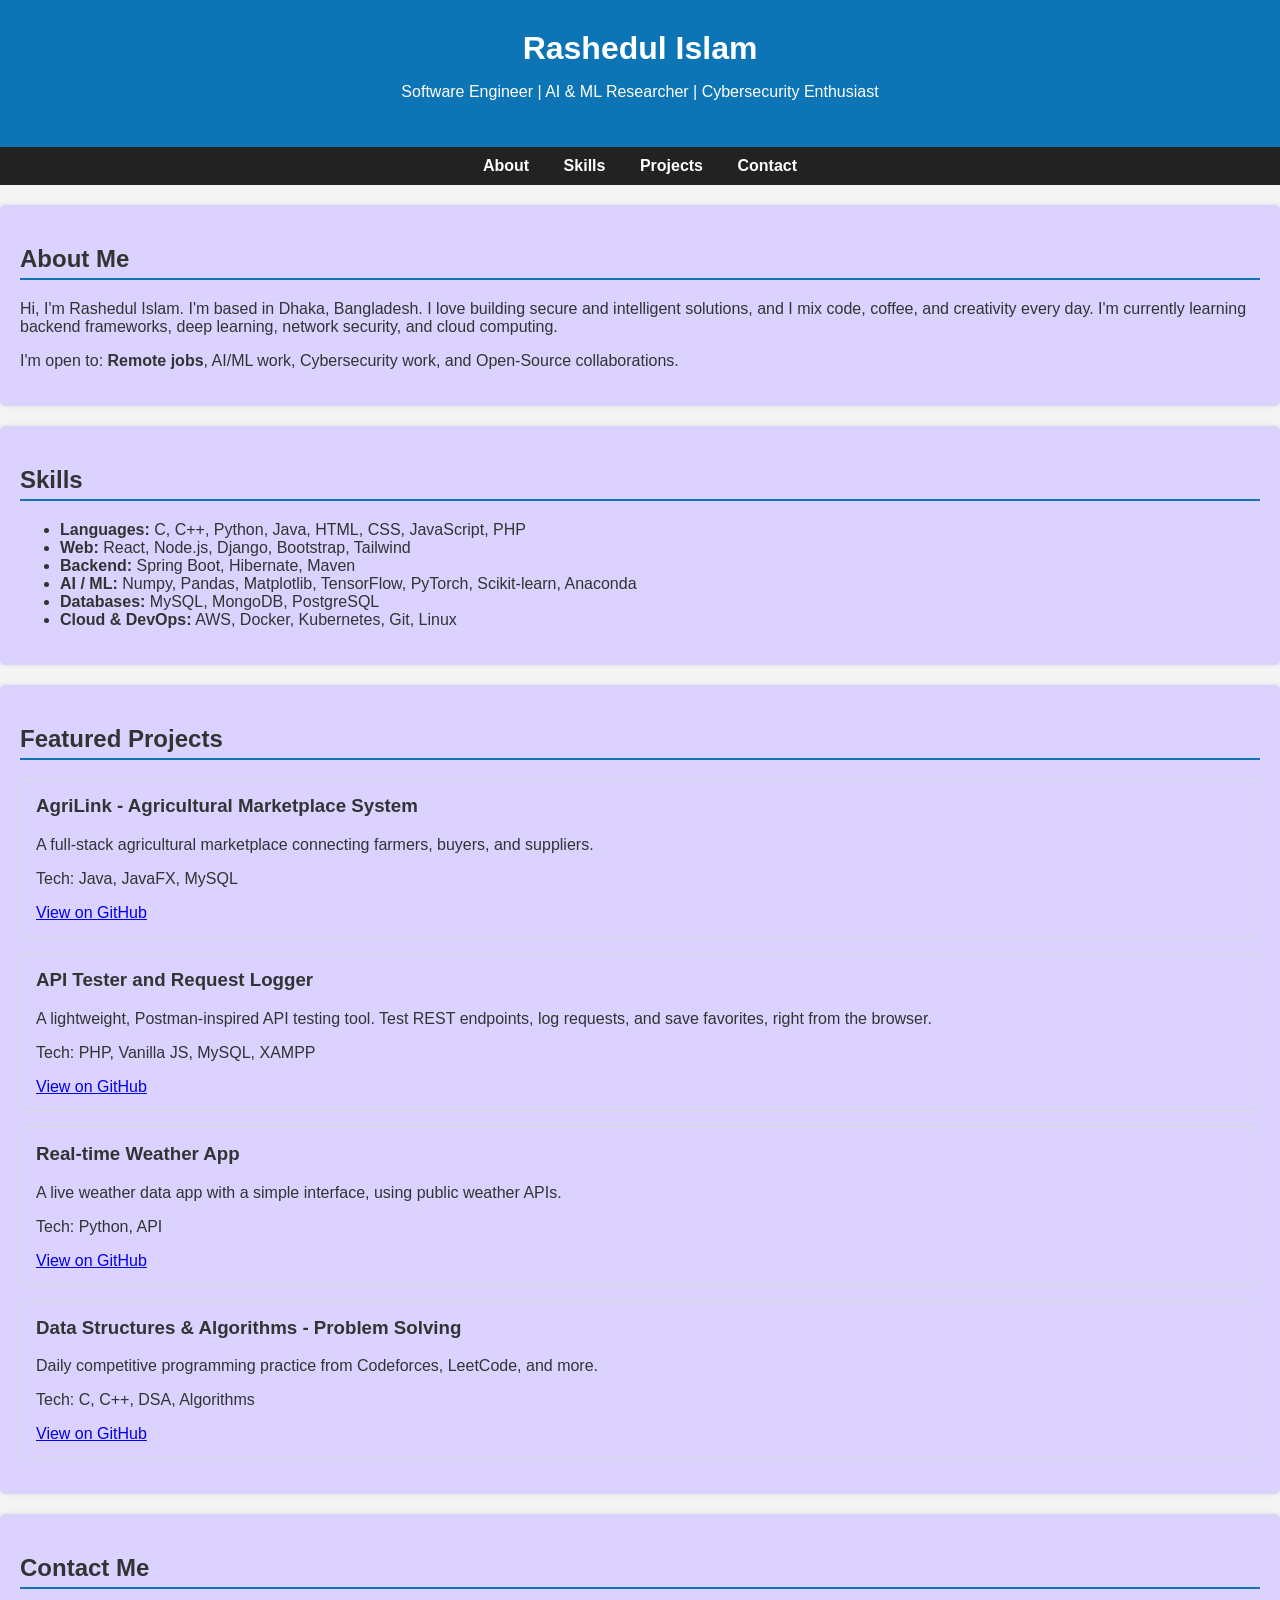
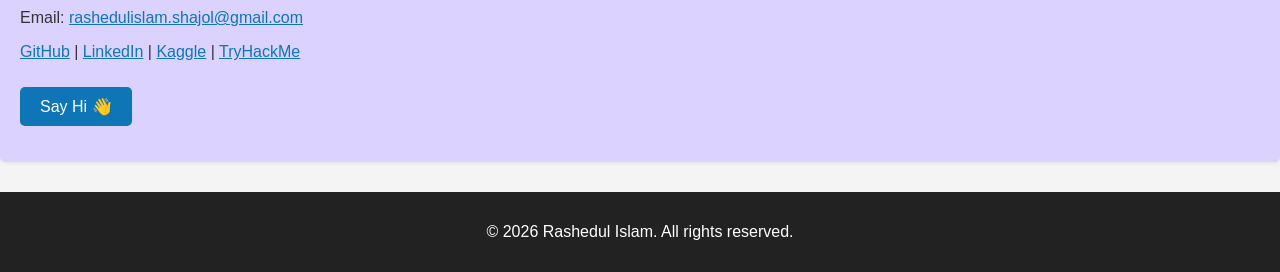
==== index.html @ 9c9fb314 "init" ====
<!DOCTYPE html>
<html lang="en">
<head>
  <meta charset="UTF-8">
  <title>Rashedul Islam - Portfolio</title>
  <link rel="stylesheet" href="style.css">
</head>
<body>

  <header>
    <h1>Rashedul Islam</h1>
    <p>Software Engineer | AI & ML Researcher | Cybersecurity Enthusiast</p>
  </header>
  <nav>
    <a href="#about">About</a>
    <a href="#skills">Skills</a>
    <a href="#projects">Projects</a>
    <a href="#contact">Contact</a>
  </nav>

  <section id="about">
    <h2>About Me</h2>
    <p>
      Hi, I'm Rashedul Islam. I'm based in Dhaka, Bangladesh.
      I love building secure and intelligent solutions, and I mix code, coffee,
      and creativity every day. I'm currently learning backend frameworks,
      deep learning, network security, and cloud computing.
    </p>
    <p>I'm open to: <b>Remote jobs</b>, AI/ML work, Cybersecurity work, and Open-Source collaborations.</p>
  </section>

  <section id="skills">
    <h2>Skills</h2>
    <ul>
      <li><b>Languages:</b> C, C++, Python, Java, HTML, CSS, JavaScript, PHP</li>
      <li><b>Web:</b> React, Node.js, Django, Bootstrap, Tailwind</li>
      <li><b>Backend:</b> Spring Boot, Hibernate, Maven</li>
      <li><b>AI / ML:</b> Numpy, Pandas, Matplotlib, TensorFlow, PyTorch, Scikit-learn, Anaconda</li>
      <li><b>Databases:</b> MySQL, MongoDB, PostgreSQL</li>
      <li><b>Cloud & DevOps:</b> AWS, Docker, Kubernetes, Git, Linux</li>
    </ul>
  </section>

  <section id="projects">
    <h2>Featured Projects</h2>

    <div class="project-card">
      <h3>AgriLink - Agricultural Marketplace System</h3>
      <p>A full-stack agricultural marketplace connecting farmers, buyers, and suppliers.</p>
      <p>Tech: Java, JavaFX, MySQL</p>
      <a href="https://github.com/root-rashed/AgriLink-Agricultural-Marketplace-System" target="_blank">View on GitHub</a>
    </div>

    <div class="project-card">
      <h3>API Tester and Request Logger</h3>
      <p>A lightweight, Postman-inspired API testing tool. Test REST endpoints, log requests, and save favorites, right from the browser.</p>
      <p>Tech: PHP, Vanilla JS, MySQL, XAMPP</p>
      <a href="https://github.com/root-rashed/API-Tester-and-Request-Logger" target="_blank">View on GitHub</a>
    </div>

    <div class="project-card">
      <h3>Real-time Weather App</h3>
      <p>A live weather data app with a simple interface, using public weather APIs.</p>
      <p>Tech: Python, API</p>
      <a href="https://github.com/root-rashed/Real-time-Weather-App" target="_blank">View on GitHub</a>
    </div>

    <div class="project-card">
      <h3>Data Structures & Algorithms - Problem Solving</h3>
      <p>Daily competitive programming practice from Codeforces, LeetCode, and more.</p>
      <p>Tech: C, C++, DSA, Algorithms</p>
      <a href="https://github.com/root-rashed/problem-solving-with-c-and-cpp" target="_blank">View on GitHub</a>
    </div>
  </section>

  <section id="contact">
    <h2>Contact Me</h2>
    <p>Email: <a href="mailto:rashedulislam.shajol@gmail.com">rashedulislam.shajol@gmail.com</a></p>
    <p>
      <a href="https://github.com/root-rashed" target="_blank">GitHub</a> |
      <a href="https://www.linkedin.com/in/root-rashed" target="_blank">LinkedIn</a> |
      <a href="https://www.kaggle.com/rashedulislam011" target="_blank">Kaggle</a> |
      <a href="https://tryhackme.com/p/whonix007" target="_blank">TryHackMe</a>
    </p>

    <button id="hireBtn">Say Hi 👋</button>
    <p id="hireMsg"></p>
  </section>

  <footer>
    <p id="year"></p>
  </footer>

  <script src="script.js"></script>
</body>
</html>
---- style.css ----
body {
  font-family: Arial, Helvetica, sans-serif;
  margin: 0;
  padding: 0;
  background-color: #f4f4f4;
  color: #333;
}

header {
  background-color: rgb(13, 117, 181);
  color: white;
  text-align: center;
  padding: 30px 10px;
}

header h1 {
  margin: 0;
}

nav {
  background-color: #222;
  text-align: center;
  padding: 10px;
}

nav a {
  color: white;
  text-decoration: none;
  margin: 0 15px;
  font-weight: bold;
}

nav a:hover {
  color: #0e75b6;
}

section {
  max-width: 1250px;
  margin: 20px auto;
  background: rgb(219, 210, 255);
  padding: 20px;
  border-radius: 5px;
  box-shadow: 0 0 5px rgba(0,0,0,0.1);
}

h2 {
  border-bottom: 2px solid #0e75b6;
  padding-bottom: 5px;
}

.project-card {
  border: 1px solid #ddd;
  padding: 15px;
  margin-bottom: 15px;
  border-radius: 5px;
}

.project-card h3 {
  margin-top: 0;
}

#contact a {
  color: #0e75b6;
}

button {
  background-color: #0e75b6;
  color: white;
  border: none;
  padding: 10px 20px;
  border-radius: 5px;
  cursor: pointer;
  font-size: 16px;
  margin-top: 10px;
}

button:hover {
  background-color: #085a8c;
}

footer {
  text-align: center;
  padding: 15px;
  background-color: #222;
  color: white;
  margin-top: 30px;
}
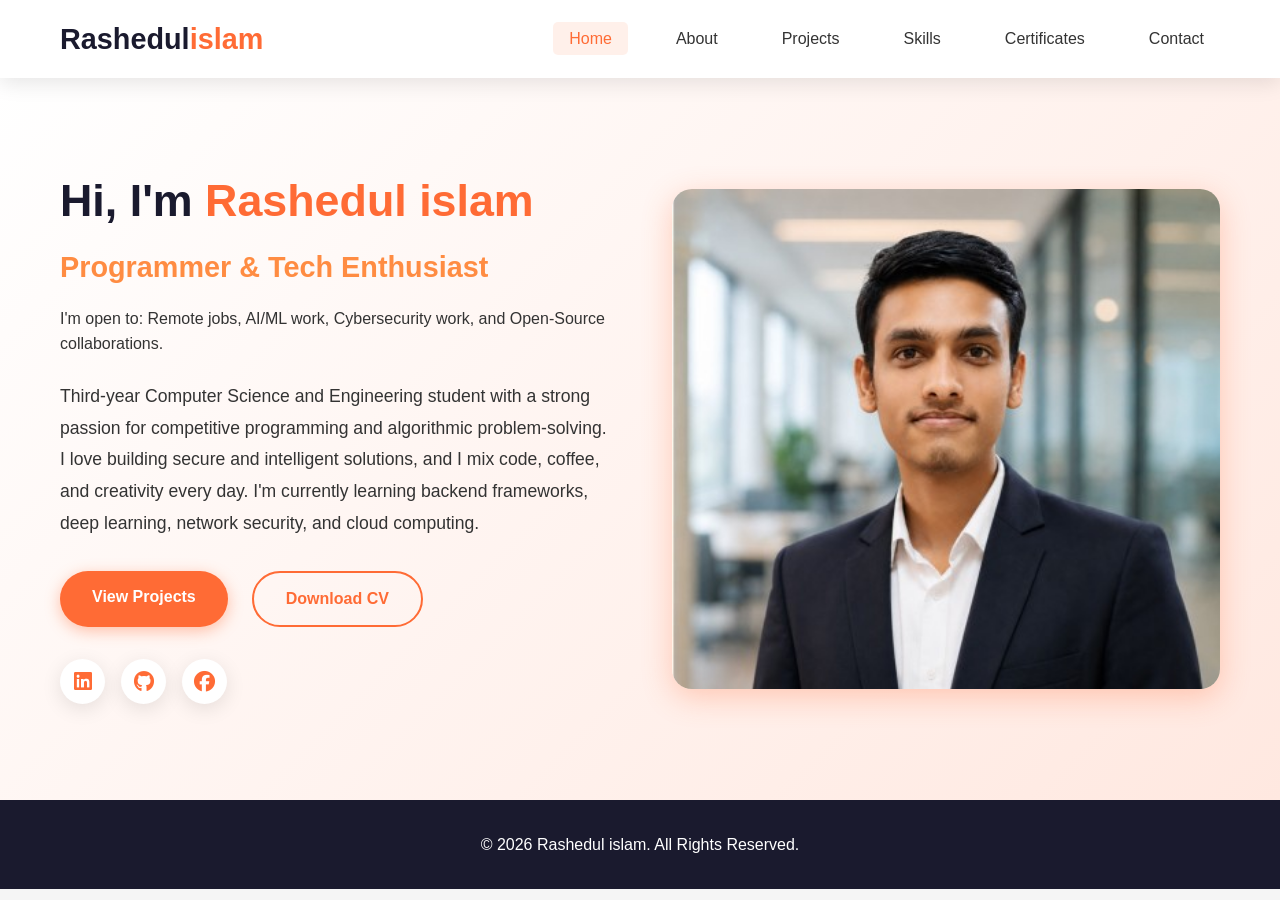
==== commit a0b674af: "update" ====
--- a/index.html
+++ b/index.html
@@ -1,96 +1,80 @@
+
 <!DOCTYPE html>
 <html lang="en">
 <head>
-  <meta charset="UTF-8">
-  <title>Rashedul Islam - Portfolio</title>
-  <link rel="stylesheet" href="style.css">
+    <meta charset="UTF-8">
+    <meta name="viewport" content="width=device-width, initial-scale=1.0">
+    <title>Rashedul islam - Portfolio</title>
+    <link rel="stylesheet" href="style.css">
+   <link rel="stylesheet" href="https://cdnjs.cloudflare.com/ajax/libs/font-awesome/6.5.1/css/all.min.css">
+
 </head>
 <body>
+    <!-- Navigation -->
+    <nav class="navbar">
+        <div class="container">
+            <div class="logo">
+                <h2>Rashedul<span>islam</span></h2>
+            </div>
+            <ul class="nav-menu">
+                <li><a href="index.html" class="active">Home</a></li>
+                <li><a href="about.html">About</a></li>
+                <li><a href="projects.html">Projects</a></li>
+                <li><a href="skills.html">Skills</a></li>
+                <li><a href="certificates.html">Certificates</a></li>
+                <li><a href="contact.html">Contact</a></li>
+            </ul>
+            <div class="hamburger">
+                <span></span>
+                <span></span>
+                <span></span>
+            </div>
+        </div>
+    </nav>
 
-  <header>
-    <h1>Rashedul Islam</h1>
-    <p>Software Engineer | AI & ML Researcher | Cybersecurity Enthusiast</p>
-  </header>
-  <nav>
-    <a href="#about">About</a>
-    <a href="#skills">Skills</a>
-    <a href="#projects">Projects</a>
-    <a href="#contact">Contact</a>
-  </nav>
+    <!-- Hero Section -->
+    <section class="hero">
+        <div class="container">
+            <div class="hero-content">
+                <div class="hero-text">
+                    <h1>Hi, I'm <span class="highlight">Rashedul islam</span></h1>
+                    <h2 class="typed-text">Programmer & Tech Enthusiast</h2>
+                    <p>I'm open to: Remote jobs, AI/ML work, Cybersecurity work, and Open-Source collaborations.</p>
+                    <p class="hero-description">
+                        Third-year Computer Science and Engineering student with a strong passion for 
+                        competitive programming and algorithmic problem-solving. I love building secure and intelligent solutions, and I mix code, coffee, and creativity every day. I'm currently learning backend frameworks, deep learning, network security, and cloud computing.
 
-  <section id="about">
-    <h2>About Me</h2>
-    <p>
-      Hi, I'm Rashedul Islam. I'm based in Dhaka, Bangladesh.
-      I love building secure and intelligent solutions, and I mix code, coffee,
-      and creativity every day. I'm currently learning backend frameworks,
-      deep learning, network security, and cloud computing.
-    </p>
-    <p>I'm open to: <b>Remote jobs</b>, AI/ML work, Cybersecurity work, and Open-Source collaborations.</p>
-  </section>
 
-  <section id="skills">
-    <h2>Skills</h2>
-    <ul>
-      <li><b>Languages:</b> C, C++, Python, Java, HTML, CSS, JavaScript, PHP</li>
-      <li><b>Web:</b> React, Node.js, Django, Bootstrap, Tailwind</li>
-      <li><b>Backend:</b> Spring Boot, Hibernate, Maven</li>
-      <li><b>AI / ML:</b> Numpy, Pandas, Matplotlib, TensorFlow, PyTorch, Scikit-learn, Anaconda</li>
-      <li><b>Databases:</b> MySQL, MongoDB, PostgreSQL</li>
-      <li><b>Cloud & DevOps:</b> AWS, Docker, Kubernetes, Git, Linux</li>
-    </ul>
-  </section>
+                    <div class="hero-buttons">
+                        <a href="projects.html" class="btn btn-primary">View Projects</a>
+                        <a href="RASHEDUL_ISLAM.pdf" download class="btn btn-secondary">Download CV</a>
+                    </div>
+                    <div class="social-links">
+                        <a href="https://www.linkedin.com/in/root-rashed/" target="_blank">
+                            <i class="fab fa-linkedin"></i>
+                        </a>
+                        <a href="https://github.com/root-rashed" target="_blank">
+                            <i class="fab fa-github"></i>
+                        </a>
+                        <a href="https://www.facebook.com/root.rashed" target="_blank">
+                            <i class="fab fa-facebook"></i>
+                        </a>
+                    </div>
+                </div>
+                <div class="hero-image">
+                    <img src="images/mypic.jpg" alt="Rashedul islam">
+                </div>
+            </div>
+        </div>
+    </section>
 
-  <section id="projects">
-    <h2>Featured Projects</h2>
+    <!-- Footer -->
+    <footer>
+        <div class="container">
+            <p>&copy; 2026 Rashedul islam. All Rights Reserved.</p>
+        </div>
+    </footer>
 
-    <div class="project-card">
-      <h3>AgriLink - Agricultural Marketplace System</h3>
-      <p>A full-stack agricultural marketplace connecting farmers, buyers, and suppliers.</p>
-      <p>Tech: Java, JavaFX, MySQL</p>
-      <a href="https://github.com/root-rashed/AgriLink-Agricultural-Marketplace-System" target="_blank">View on GitHub</a>
-    </div>
-
-    <div class="project-card">
-      <h3>API Tester and Request Logger</h3>
-      <p>A lightweight, Postman-inspired API testing tool. Test REST endpoints, log requests, and save favorites, right from the browser.</p>
-      <p>Tech: PHP, Vanilla JS, MySQL, XAMPP</p>
-      <a href="https://github.com/root-rashed/API-Tester-and-Request-Logger" target="_blank">View on GitHub</a>
-    </div>
-
-    <div class="project-card">
-      <h3>Real-time Weather App</h3>
-      <p>A live weather data app with a simple interface, using public weather APIs.</p>
-      <p>Tech: Python, API</p>
-      <a href="https://github.com/root-rashed/Real-time-Weather-App" target="_blank">View on GitHub</a>
-    </div>
-
-    <div class="project-card">
-      <h3>Data Structures & Algorithms - Problem Solving</h3>
-      <p>Daily competitive programming practice from Codeforces, LeetCode, and more.</p>
-      <p>Tech: C, C++, DSA, Algorithms</p>
-      <a href="https://github.com/root-rashed/problem-solving-with-c-and-cpp" target="_blank">View on GitHub</a>
-    </div>
-  </section>
-
-  <section id="contact">
-    <h2>Contact Me</h2>
-    <p>Email: <a href="mailto:rashedulislam.shajol@gmail.com">rashedulislam.shajol@gmail.com</a></p>
-    <p>
-      <a href="https://github.com/root-rashed" target="_blank">GitHub</a> |
-      <a href="https://www.linkedin.com/in/root-rashed" target="_blank">LinkedIn</a> |
-      <a href="https://www.kaggle.com/rashedulislam011" target="_blank">Kaggle</a> |
-      <a href="https://tryhackme.com/p/whonix007" target="_blank">TryHackMe</a>
-    </p>
-
-    <button id="hireBtn">Say Hi 👋</button>
-    <p id="hireMsg"></p>
-  </section>
-
-  <footer>
-    <p id="year"></p>
-  </footer>
-
-  <script src="script.js"></script>
+    <script src="script.js"></script>
 </body>
 </html>
--- a/style.css
+++ b/style.css
@@ -1,87 +1,1096 @@
+/* ===== GLOBAL STYLES ===== */
+* {
+    margin: 0;
+    padding: 0;
+    box-sizing: border-box;
+}
+
+:root {
+    --primary-color: #ff6b35;
+    --secondary-color: #ff8c42;
+    --dark-color: #1a1a2e;
+    --light-color: #f5f5f5;
+    --text-color: #333;
+    --white: #ffffff;
+    --shadow: 0 5px 20px rgba(0, 0, 0, 0.1);
+    --shadow-hover: 0 8px 30px rgba(255, 107, 53, 0.3);
+}
+
 body {
-  font-family: Arial, Helvetica, sans-serif;
-  margin: 0;
-  padding: 0;
-  background-color: #f4f4f4;
-  color: #333;
-}
-
-header {
-  background-color: rgb(13, 117, 181);
-  color: white;
-  text-align: center;
-  padding: 30px 10px;
-}
-
-header h1 {
-  margin: 0;
-}
-
-nav {
-  background-color: #222;
-  text-align: center;
-  padding: 10px;
-}
-
-nav a {
-  color: white;
-  text-decoration: none;
-  margin: 0 15px;
-  font-weight: bold;
-}
-
-nav a:hover {
-  color: #0e75b6;
-}
-
-section {
-  max-width: 1250px;
-  margin: 20px auto;
-  background: rgb(219, 210, 255);
-  padding: 20px;
-  border-radius: 5px;
-  box-shadow: 0 0 5px rgba(0,0,0,0.1);
-}
-
-h2 {
-  border-bottom: 2px solid #0e75b6;
-  padding-bottom: 5px;
+    font-family: 'Segoe UI', Tahoma, Geneva, Verdana, sans-serif;
+    line-height: 1.6;
+    color: var(--text-color);
+    background: var(--light-color);
+}
+
+.container {
+    max-width: 1200px;
+    margin: 0 auto;
+    padding: 0 20px;
+}
+
+a {
+    text-decoration: none;
+    color: inherit;
+    transition: all 0.3s ease;
+}
+
+img {
+    max-width: 100%;
+    height: auto;
+    display: block;
+}
+
+/* ===== NAVIGATION ===== */
+.navbar {
+    background: var(--white);
+    box-shadow: var(--shadow);
+    position: sticky;
+    top: 0;
+    z-index: 1000;
+    padding: 1rem 0;
+}
+
+.navbar .container {
+    display: flex;
+    justify-content: space-between;
+    align-items: center;
+}
+
+.logo h2 {
+    color: var(--dark-color);
+    font-size: 1.8rem;
+}
+
+.logo span {
+    color: var(--primary-color);
+}
+
+.nav-menu {
+    display: flex;
+    list-style: none;
+    gap: 2rem;
+}
+
+.nav-menu a {
+    color: var(--text-color);
+    font-weight: 500;
+    padding: 0.5rem 1rem;
+    border-radius: 5px;
+    transition: all 0.3s ease;
+}
+
+.nav-menu a:hover,
+.nav-menu a.active {
+    color: var(--primary-color);
+    background: rgba(255, 107, 53, 0.1);
+}
+
+.hamburger {
+    display: none;
+    flex-direction: column;
+    cursor: pointer;
+    gap: 5px;
+}
+
+.hamburger span {
+    width: 25px;
+    height: 3px;
+    background: var(--primary-color);
+    border-radius: 3px;
+    transition: all 0.3s ease;
+}
+
+/* ===== BUTTONS ===== */
+.btn {
+    display: inline-block;
+    padding: 0.8rem 2rem;
+    border-radius: 50px;
+    font-weight: 600;
+    transition: all 0.3s ease;
+    border: none;
+    cursor: pointer;
+    font-size: 1rem;
+}
+
+.btn-primary {
+    background: var(--primary-color);
+    color: var(--white);
+    box-shadow: 0 4px 15px rgba(255, 107, 53, 0.4);
+}
+
+.btn-primary:hover {
+    background: var(--secondary-color);
+    transform: translateY(-2px);
+    box-shadow: 0 6px 20px rgba(255, 107, 53, 0.6);
+}
+
+.btn-secondary {
+    background: transparent;
+    color: var(--primary-color);
+    border: 2px solid var(--primary-color);
+}
+
+.btn-secondary:hover {
+    background: var(--primary-color);
+    color: var(--white);
+}
+
+/* ===== HERO SECTION ===== */
+.hero {
+    padding: 6rem 0;
+    background: linear-gradient(135deg, #fff 0%, #ffe8e0 100%);
+}
+
+.hero-content {
+    display: grid;
+    grid-template-columns: 1fr 1fr;
+    gap: 4rem;
+    align-items: center;
+}
+
+.hero-text h1 {
+    font-size: 2.8rem;
+    color: var(--dark-color);
+    margin-bottom: 1rem;
+    line-height: 1.2;
+}
+
+.highlight {
+    color: var(--primary-color);
+}
+
+.typed-text {
+    font-size: 1.8rem;
+    color: var(--secondary-color);
+    margin-bottom: 1rem;
+}
+
+.hero-description {
+    font-size: 1.1rem;
+    color: var(--text-color);
+    margin: 1.5rem 0;
+    line-height: 1.8;
+}
+
+.hero-buttons {
+    display: flex;
+    gap: 1.5rem;
+    margin: 2rem 0;
+}
+
+.social-links {
+    display: flex;
+    gap: 1rem;
+    margin-top: 2rem;
+}
+
+.social-links a {
+    width: 45px;
+    height: 45px;
+    background: var(--white);
+    border-radius: 50%;
+    display: flex;
+    align-items: center;
+    justify-content: center;
+    font-size: 1.3rem;
+    color: var(--primary-color);
+    box-shadow: var(--shadow);
+    transition: all 0.3s ease;
+}
+
+.social-links a:hover {
+    background: var(--primary-color);
+    color: var(--white);
+    transform: translateY(-5px);
+    box-shadow: var(--shadow-hover);
+}
+
+.hero-image {
+    position: relative;
+}
+
+.hero-image img {
+    border-radius: 20px;
+    box-shadow: var(--shadow-hover);
+    width: 100%;
+    object-fit: cover;
+    max-height: 500px;
+}
+
+/* ===== STATS SECTION ===== */
+.stats {
+    padding: 4rem 0;
+    background: var(--white);
+}
+
+.stats-grid {
+    display: grid;
+    grid-template-columns: repeat(4, 1fr);
+    gap: 2rem;
+}
+
+.stat-card {
+    text-align: center;
+    padding: 2rem;
+    background: var(--light-color);
+    border-radius: 15px;
+    transition: all 0.3s ease;
+}
+
+.stat-card:hover {
+    transform: translateY(-10px);
+    box-shadow: var(--shadow-hover);
+}
+
+.stat-card i {
+    font-size: 3rem;
+    color: var(--primary-color);
+    margin-bottom: 1rem;
+}
+
+.stat-card h3 {
+    font-size: 2.5rem;
+    color: var(--dark-color);
+    margin-bottom: 0.5rem;
+}
+
+.stat-card p {
+    color: var(--text-color);
+    font-size: 1rem;
+}
+
+/* ===== SECTION HEADER ===== */
+.section-header {
+    text-align: center;
+    margin-bottom: 4rem;
+}
+
+.section-header h1 {
+    font-size: 3rem;
+    color: var(--dark-color);
+    margin-bottom: 1rem;
+}
+
+.section-header span {
+    color: var(--primary-color);
+}
+
+.section-header p {
+    font-size: 1.2rem;
+    color: var(--text-color);
+}
+
+/* ===== ABOUT SECTION ===== */
+.about-section {
+    padding: 6rem 0;
+    background: var(--white);
+}
+
+.about-content {
+    display: grid;
+    grid-template-columns: 1fr 2fr;
+    gap: 4rem;
+    align-items: start;
+    margin-bottom: 4rem;
+}
+
+.about-image img {
+    border-radius: 20px;
+    box-shadow: var(--shadow);
+    width: 100%;
+}
+
+.about-text h2 {
+    font-size: 2rem;
+    color: var(--dark-color);
+    margin-bottom: 1.5rem;
+}
+
+.about-text p {
+    font-size: 1.1rem;
+    line-height: 1.8;
+    margin-bottom: 1.5rem;
+    text-align: justify;
+}
+
+.resume-download {
+    margin-top: 2rem;
+}
+
+/* Education Section */
+.education-section {
+    margin: 4rem 0;
+}
+
+.education-section h2 {
+    font-size: 2rem;
+    color: var(--dark-color);
+    margin-bottom: 2rem;
+    display: flex;
+    align-items: center;
+    gap: 1rem;
+}
+
+.education-card {
+    background: var(--light-color);
+    padding: 2rem;
+    border-radius: 15px;
+    display: flex;
+    gap: 2rem;
+    box-shadow: var(--shadow);
+}
+
+.edu-icon {
+    font-size: 3rem;
+    color: var(--primary-color);
+}
+
+.edu-details h3 {
+    font-size: 1.5rem;
+    color: var(--dark-color);
+    margin-bottom: 0.5rem;
+}
+
+.edu-details h4 {
+    font-size: 1.2rem;
+    color: var(--primary-color);
+    margin-bottom: 0.5rem;
+}
+
+.edu-year {
+    color: var(--text-color);
+    font-weight: 600;
+    margin-bottom: 1rem;
+}
+
+/* Achievements Section */
+.achievements-section {
+    margin: 4rem 0;
+}
+
+.achievements-section h2 {
+    font-size: 2rem;
+    color: var(--dark-color);
+    margin-bottom: 2rem;
+    display: flex;
+    align-items: center;
+    gap: 1rem;
+}
+
+.achievements-grid {
+    display: grid;
+    grid-template-columns: repeat(3, 1fr);
+    gap: 2rem;
+}
+
+.achievement-card {
+    background: var(--light-color);
+    padding: 2rem;
+    border-radius: 15px;
+    text-align: center;
+    transition: all 0.3s ease;
+}
+
+.achievement-card:hover {
+    transform: translateY(-10px);
+    box-shadow: var(--shadow-hover);
+}
+
+.achievement-card i {
+    font-size: 3rem;
+    color: var(--primary-color);
+    margin-bottom: 1rem;
+}
+
+.achievement-card h3 {
+    font-size: 1.3rem;
+    color: var(--dark-color);
+    margin-bottom: 1rem;
+}
+
+.achievement-card p {
+    font-size: 1rem;
+    line-height: 1.6;
+}
+
+/* Languages Section */
+.languages-section {
+    margin: 4rem 0;
+}
+
+.languages-section h2 {
+    font-size: 2rem;
+    color: var(--dark-color);
+    margin-bottom: 2rem;
+    display: flex;
+    align-items: center;
+    gap: 1rem;
+}
+
+.languages-grid {
+    display: grid;
+    grid-template-columns: repeat(3, 1fr);
+    gap: 2rem;
+}
+
+.language-card {
+    background: var(--primary-color);
+    color: var(--white);
+    padding: 2rem;
+    border-radius: 15px;
+    text-align: center;
+    transition: all 0.3s ease;
+}
+
+.language-card:hover {
+    transform: scale(1.05);
+    box-shadow: var(--shadow-hover);
+}
+
+.language-card h3 {
+    font-size: 1.5rem;
+    margin-bottom: 0.5rem;
+}
+
+/* ===== PROJECTS SECTION ===== */
+.projects-section {
+    padding: 6rem 0;
+    background: var(--light-color);
+}
+
+.projects-grid {
+    display: grid;
+    grid-template-columns: repeat(2, 1fr);
+    gap: 3rem;
 }
 
 .project-card {
-  border: 1px solid #ddd;
-  padding: 15px;
-  margin-bottom: 15px;
-  border-radius: 5px;
-}
-
-.project-card h3 {
-  margin-top: 0;
-}
-
-#contact a {
-  color: #0e75b6;
-}
-
-button {
-  background-color: #0e75b6;
-  color: white;
-  border: none;
-  padding: 10px 20px;
-  border-radius: 5px;
-  cursor: pointer;
-  font-size: 16px;
-  margin-top: 10px;
-}
-
-button:hover {
-  background-color: #085a8c;
-}
-
+    background: var(--white);
+    border-radius: 15px;
+    overflow: hidden;
+    box-shadow: var(--shadow);
+    transition: all 0.3s ease;
+}
+
+.project-card:hover {
+    transform: translateY(-10px);
+    box-shadow: var(--shadow-hover);
+}
+
+.project-image {
+    position: relative;
+    height: 250px;
+    overflow: hidden;
+    background: linear-gradient(135deg, var(--primary-color), var(--secondary-color));
+}
+
+.project-image img {
+    width: 100%;
+    height: 100%;
+    object-fit: cover;
+    opacity: 0.9;
+    transition: all 0.3s ease;
+}
+
+.project-card:hover .project-image img {
+    transform: scale(1.1);
+    opacity: 1;
+}
+
+.project-overlay {
+    position: absolute;
+    top: 0;
+    left: 0;
+    width: 100%;
+    height: 100%;
+    background: rgba(0, 0, 0, 0.7);
+    display: flex;
+    align-items: center;
+    justify-content: center;
+    opacity: 0;
+    transition: all 0.3s ease;
+}
+
+.project-card:hover .project-overlay {
+    opacity: 1;
+}
+
+.overlay-btn {
+    width: 50px;
+    height: 50px;
+    background: var(--primary-color);
+    border-radius: 50%;
+    display: flex;
+    align-items: center;
+    justify-content: center;
+    color: var(--white);
+    font-size: 1.5rem;
+}
+
+.project-content {
+    padding: 2rem;
+}
+
+.project-tags {
+    display: flex;
+    gap: 0.5rem;
+    margin-bottom: 1rem;
+    flex-wrap: wrap;
+}
+
+.project-tags span {
+    background: rgba(255, 107, 53, 0.1);
+    color: var(--primary-color);
+    padding: 0.3rem 1rem;
+    border-radius: 20px;
+    font-size: 0.85rem;
+    font-weight: 600;
+}
+
+.project-content h3 {
+    font-size: 1.5rem;
+    color: var(--dark-color);
+    margin-bottom: 1rem;
+}
+
+.project-content p {
+    color: var(--text-color);
+    line-height: 1.6;
+    margin-bottom: 1rem;
+}
+
+.project-features ul {
+    list-style: none;
+}
+
+.project-features li {
+    color: var(--text-color);
+    margin-bottom: 0.5rem;
+    display: flex;
+    align-items: center;
+    gap: 0.5rem;
+}
+
+.project-features i {
+    color: var(--primary-color);
+    font-size: 0.9rem;
+}
+
+/* ===== SKILLS SECTION ===== */
+.skills-section {
+    padding: 6rem 0;
+    background: var(--white);
+}
+
+.skills-category {
+    margin-bottom: 4rem;
+}
+
+.skills-category h2 {
+    font-size: 2rem;
+    color: var(--dark-color);
+    margin-bottom: 2rem;
+    display: flex;
+    align-items: center;
+    gap: 1rem;
+}
+
+.skills-grid {
+    display: grid;
+    grid-template-columns: repeat(4, 1fr);
+    gap: 2rem;
+}
+
+.skill-card {
+    background: var(--light-color);
+    padding: 2rem;
+    border-radius: 15px;
+    text-align: center;
+    transition: all 0.3s ease;
+}
+
+.skill-card:hover {
+    transform: translateY(-10px);
+    box-shadow: var(--shadow-hover);
+}
+
+.skill-icon {
+    font-size: 3rem;
+    color: var(--primary-color);
+    margin-bottom: 1rem;
+}
+
+.skill-card h3 {
+    font-size: 1.3rem;
+    color: var(--dark-color);
+    margin-bottom: 1rem;
+}
+
+.progress-bar {
+    background: var(--white);
+    height: 30px;
+    border-radius: 15px;
+    overflow: hidden;
+    box-shadow: inset 0 2px 5px rgba(0, 0, 0, 0.1);
+}
+
+.progress {
+    height: 100%;
+    background: linear-gradient(90deg, var(--primary-color), var(--secondary-color));
+    display: flex;
+    align-items: center;
+    justify-content: flex-end;
+    padding-right: 10px;
+    transition: width 1s ease;
+    border-radius: 15px;
+}
+
+.progress span {
+    color: var(--white);
+    font-weight: 600;
+    font-size: 0.9rem;
+}
+
+/* Soft Skills */
+.soft-skills-grid {
+    display: grid;
+    grid-template-columns: repeat(3, 1fr);
+    gap: 2rem;
+}
+
+.soft-skill-card {
+    background: var(--light-color);
+    padding: 2rem;
+    border-radius: 15px;
+    text-align: center;
+    transition: all 0.3s ease;
+}
+
+.soft-skill-card:hover {
+    transform: translateY(-10px);
+    box-shadow: var(--shadow-hover);
+    background: var(--primary-color);
+    color: var(--white);
+}
+
+.soft-skill-card i {
+    font-size: 3rem;
+    color: var(--primary-color);
+    margin-bottom: 1rem;
+    transition: all 0.3s ease;
+}
+
+.soft-skill-card:hover i {
+    color: var(--white);
+}
+
+.soft-skill-card h3 {
+    font-size: 1.3rem;
+    color: var(--dark-color);
+    margin-bottom: 1rem;
+    transition: all 0.3s ease;
+}
+
+.soft-skill-card:hover h3 {
+    color: var(--white);
+}
+
+.soft-skill-card p {
+    font-size: 1rem;
+    line-height: 1.6;
+    transition: all 0.3s ease;
+}
+
+.soft-skill-card:hover p {
+    color: var(--white);
+}
+
+/* Certifications */
+.certifications-section {
+    margin: 4rem 0;
+}
+
+.certifications-section h2 {
+    font-size: 2rem;
+    color: var(--dark-color);
+    margin-bottom: 2rem;
+    display: flex;
+    align-items: center;
+    gap: 1rem;
+}
+
+.cert-card {
+    background: var(--light-color);
+    padding: 2rem;
+    border-radius: 15px;
+    display: flex;
+    gap: 2rem;
+    align-items: center;
+    box-shadow: var(--shadow);
+    transition: all 0.3s ease;
+}
+
+.cert-card:hover {
+    transform: translateX(10px);
+    box-shadow: var(--shadow-hover);
+}
+
+.cert-badge {
+    font-size: 3rem;
+    color: var(--primary-color);
+}
+
+.cert-details h3 {
+    font-size: 1.3rem;
+    color: var(--dark-color);
+    margin-bottom: 0.5rem;
+}
+
+.cert-details p {
+    color: var(--text-color);
+    margin-bottom: 0.5rem;
+}
+
+.cert-year {
+    display: inline-block;
+    background: var(--primary-color);
+    color: var(--white);
+    padding: 0.3rem 1rem;
+    border-radius: 20px;
+    font-size: 0.9rem;
+}
+
+/* ===== TESTIMONIALS SECTION ===== */
+.testimonials-section {
+    padding: 6rem 0;
+    background: var(--light-color);
+}
+
+.testimonials-grid {
+    display: grid;
+    grid-template-columns: repeat(2, 1fr);
+    gap: 3rem;
+}
+
+.testimonial-card {
+    background: var(--white);
+    padding: 2.5rem;
+    border-radius: 15px;
+    box-shadow: var(--shadow);
+    transition: all 0.3s ease;
+    position: relative;
+}
+
+.testimonial-card:hover {
+    transform: translateY(-10px);
+    box-shadow: var(--shadow-hover);
+}
+
+.quote-icon {
+    font-size: 3rem;
+    color: var(--primary-color);
+    opacity: 0.2;
+    margin-bottom: 1rem;
+}
+
+.testimonial-text {
+    font-size: 1.1rem;
+    line-height: 1.8;
+    color: var(--text-color);
+    margin-bottom: 2rem;
+    font-style: italic;
+}
+
+.testimonial-author {
+    display: flex;
+    gap: 1rem;
+    align-items: center;
+}
+
+.testimonial-author img {
+    width: 60px;
+    height: 60px;
+    border-radius: 50%;
+    object-fit: cover;
+    border: 3px solid var(--primary-color);
+}
+
+.author-info h4 {
+    font-size: 1.1rem;
+    color: var(--dark-color);
+    margin-bottom: 0.3rem;
+}
+
+.author-info p {
+    color: var(--text-color);
+    font-size: 0.9rem;
+    margin-bottom: 0.5rem;
+}
+
+.rating {
+    color: var(--primary-color);
+    font-size: 0.9rem;
+}
+
+/* ===== CONTACT SECTION ===== */
+.contact-section {
+    padding: 6rem 0;
+    background: var(--white);
+}
+
+.contact-content {
+    display: grid;
+    grid-template-columns: 1.5fr 1fr;
+    gap: 4rem;
+}
+
+.contact-form-wrapper h2,
+.contact-info-wrapper h2 {
+    font-size: 2rem;
+    color: var(--dark-color);
+    margin-bottom: 2rem;
+}
+
+.contact-form {
+    display: flex;
+    flex-direction: column;
+    gap: 1.5rem;
+}
+
+.form-group {
+    display: flex;
+    flex-direction: column;
+    gap: 0.5rem;
+}
+
+.form-group label {
+    font-weight: 600;
+    color: var(--dark-color);
+    display: flex;
+    align-items: center;
+    gap: 0.5rem;
+}
+
+.form-group i {
+    color: var(--primary-color);
+}
+
+.form-group input,
+.form-group textarea {
+    padding: 1rem;
+    border: 2px solid var(--light-color);
+    border-radius: 10px;
+    font-family: inherit;
+    font-size: 1rem;
+    transition: all 0.3s ease;
+}
+
+.form-group input:focus,
+.form-group textarea:focus {
+    outline: none;
+    border-color: var(--primary-color);
+}
+
+.contact-info-card {
+    background: var(--light-color);
+    padding: 1.5rem;
+    border-radius: 15px;
+    display: flex;
+    gap: 1.5rem;
+    align-items: center;
+    margin-bottom: 1.5rem;
+    transition: all 0.3s ease;
+}
+
+.contact-info-card:hover {
+    transform: translateX(10px);
+    box-shadow: var(--shadow);
+}
+
+.info-icon {
+    width: 60px;
+    height: 60px;
+    background: var(--primary-color);
+    border-radius: 50%;
+    display: flex;
+    align-items: center;
+    justify-content: center;
+    font-size: 1.5rem;
+    color: var(--white);
+    flex-shrink: 0;
+}
+
+.info-details h3 {
+    font-size: 1.2rem;
+    color: var(--dark-color);
+    margin-bottom: 0.5rem;
+}
+
+.info-details p,
+.info-details a {
+    color: var(--text-color);
+}
+
+.info-details a:hover {
+    color: var(--primary-color);
+}
+
+.social-connect {
+    margin: 2rem 0;
+}
+
+.social-connect h3 {
+    font-size: 1.5rem;
+    color: var(--dark-color);
+    margin-bottom: 1.5rem;
+}
+
+.social-icons-large {
+    display: grid;
+    grid-template-columns: repeat(2, 1fr);
+    gap: 1rem;
+}
+
+.social-icon {
+    display: flex;
+    align-items: center;
+    gap: 1rem;
+    padding: 1rem;
+    border-radius: 10px;
+    transition: all 0.3s ease;
+    font-weight: 600;
+}
+
+.social-icon i {
+    font-size: 1.5rem;
+}
+
+.social-icon.linkedin {
+    background: #0077b5;
+    color: var(--white);
+}
+
+.social-icon.github {
+    background: #333;
+    color: var(--white);
+}
+
+.social-icon.facebook {
+    background: #1877f2;
+    color: var(--white);
+}
+
+.social-icon.twitter {
+    background: #000;
+    color: var(--white);
+}
+
+.social-icon:hover {
+    transform: translateY(-5px);
+    box-shadow: var(--shadow-hover);
+}
+
+.download-resume {
+    margin-top: 2rem;
+}
+
+.download-resume h3 {
+    font-size: 1.5rem;
+    color: var(--dark-color);
+    margin-bottom: 1rem;
+}
+
+/* ===== FOOTER ===== */
 footer {
-  text-align: center;
-  padding: 15px;
-  background-color: #222;
-  color: white;
-  margin-top: 30px;
-}
+    background: var(--dark-color);
+    color: var(--white);
+    padding: 2rem 0;
+    text-align: center;
+}
+
+/* ===== RESPONSIVE DESIGN ===== */
+@media (max-width: 768px) {
+    .hamburger {
+        display: flex;
+    }
+
+    .nav-menu {
+        position: fixed;
+        left: -100%;
+        top: 70px;
+        flex-direction: column;
+        background: var(--white);
+        width: 100%;
+        text-align: center;
+        transition: 0.3s;
+        box-shadow: var(--shadow);
+        padding: 2rem 0;
+    }
+
+    .nav-menu.active {
+        left: 0;
+    }
+
+    .hero-content,
+    .about-content,
+    .contact-content {
+        grid-template-columns: 1fr;
+        gap: 2rem;
+    }
+
+    .hero-text h1 {
+        font-size: 2rem;
+    }
+
+    .typed-text {
+        font-size: 1.3rem;
+    }
+
+    .hero-buttons {
+        flex-direction: column;
+    }
+
+    .stats-grid {
+        grid-template-columns: repeat(2, 1fr);
+    }
+
+    .achievements-grid,
+    .skills-grid,
+    .soft-skills-grid,
+    .languages-grid {
+        grid-template-columns: 1fr;
+    }
+
+    .projects-grid,
+    .testimonials-grid {
+        grid-template-columns: 1fr;
+    }
+
+    .section-header h1 {
+        font-size: 2rem;
+    }
+
+    .social-icons-large {
+        grid-template-columns: 1fr;
+    }
+}
+
+@media (max-width: 480px) {
+    .hero-text h1 {
+        font-size: 1.5rem;
+    }
+
+    .typed-text {
+        font-size: 1.1rem;
+    }
+
+    .stats-grid {
+        grid-template-columns: 1fr;
+    }
+
+    .btn {
+        padding: 0.6rem 1.5rem;
+        font-size: 0.9rem;
+    }
+}
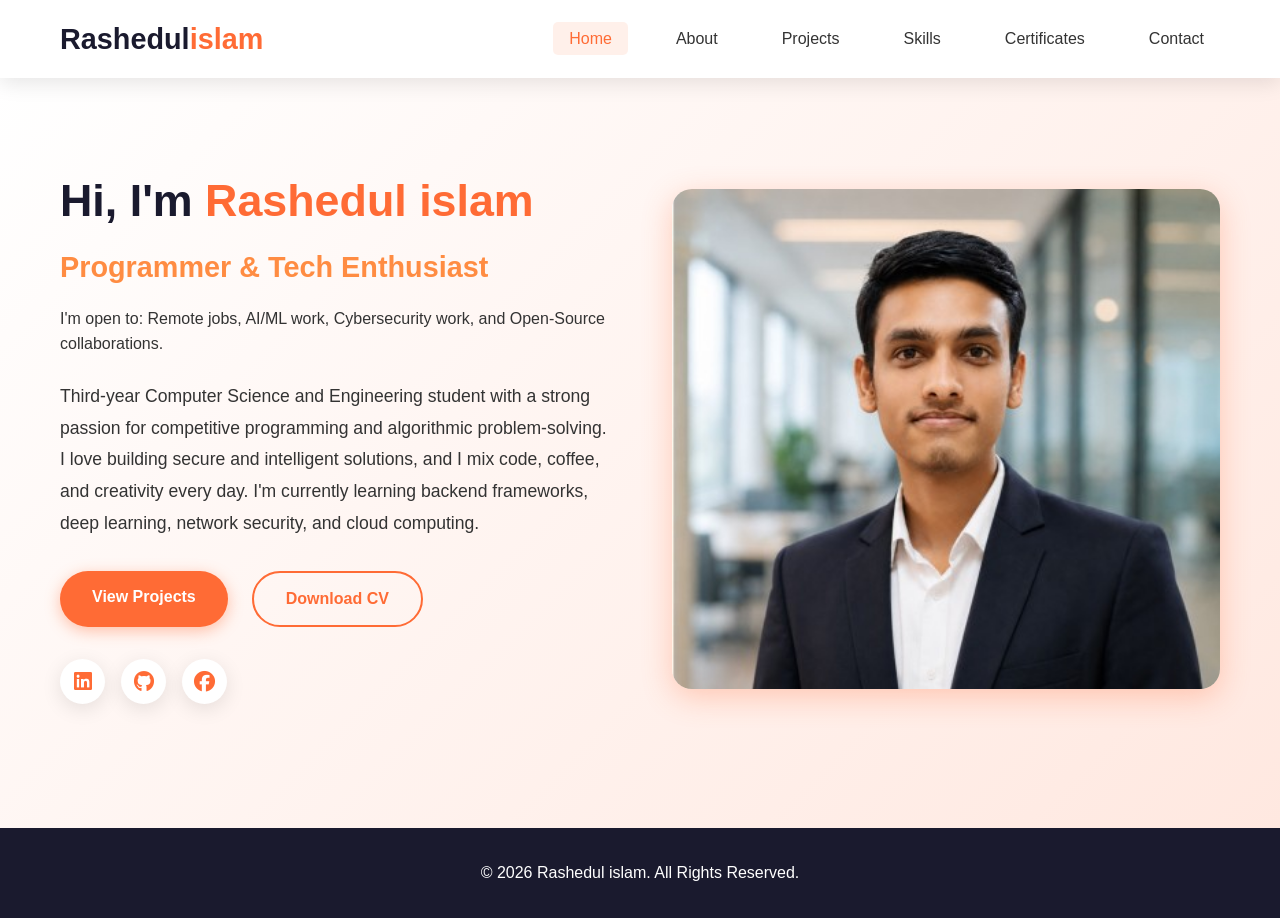
==== commit 982622e1: "update" ====
--- a/index.html
+++ b/index.html
@@ -43,7 +43,7 @@
                     <p class="hero-description">
                         Third-year Computer Science and Engineering student with a strong passion for 
                         competitive programming and algorithmic problem-solving. I love building secure and intelligent solutions, and I mix code, coffee, and creativity every day. I'm currently learning backend frameworks, deep learning, network security, and cloud computing.
-
+                    </p>
 
                     <div class="hero-buttons">
                         <a href="projects.html" class="btn btn-primary">View Projects</a>
--- a/style.css
+++ b/style.css
@@ -138,6 +138,7 @@
 
 /* ===== HERO SECTION ===== */
 .hero {
+    min-height: calc(100vh - 150px);
     padding: 6rem 0;
     background: linear-gradient(135deg, #fff 0%, #ffe8e0 100%);
 }
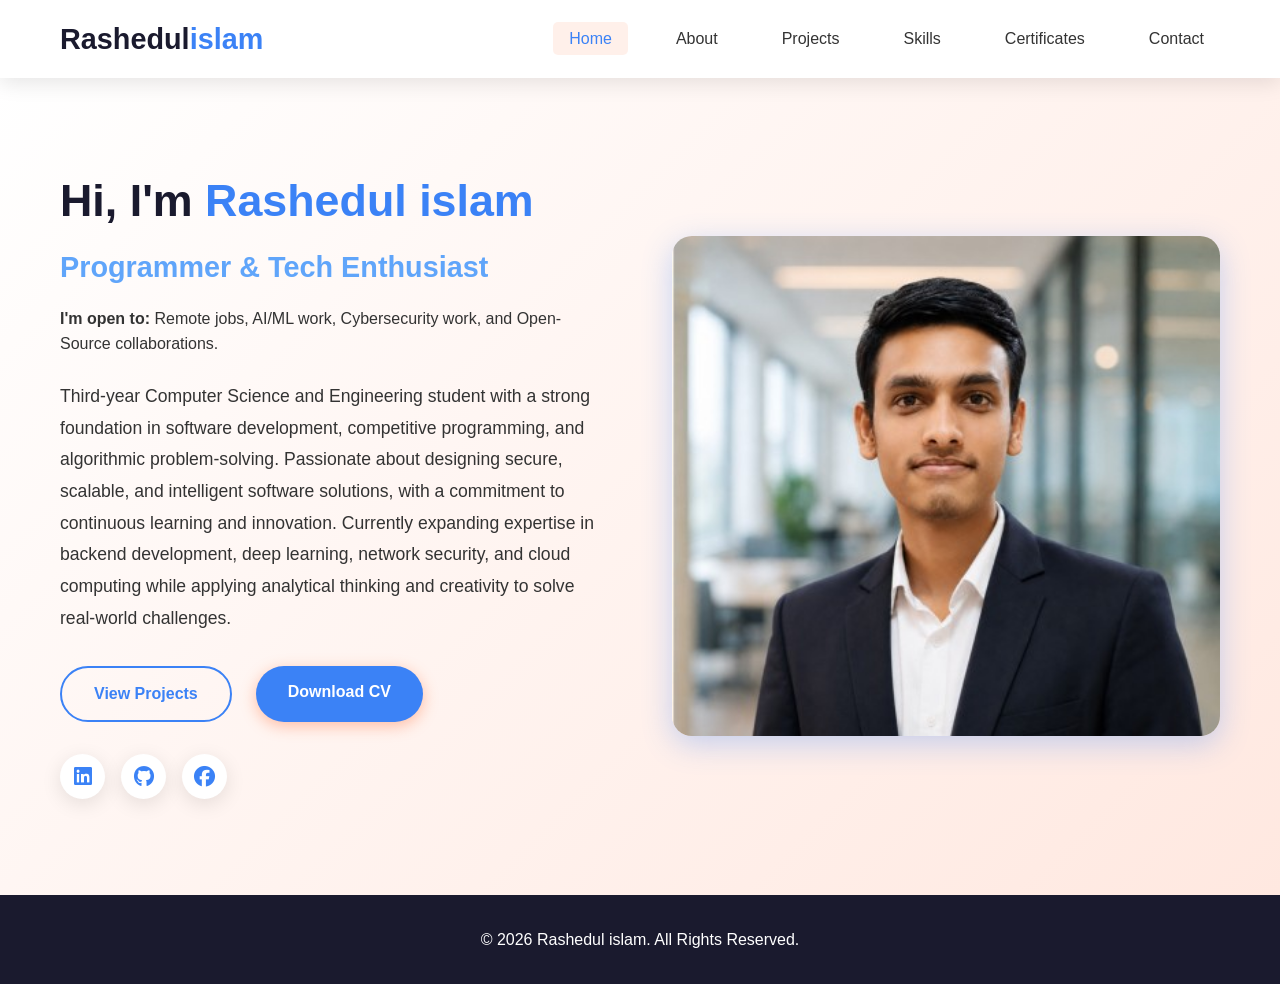
==== commit 5f2df46e: "update" ====
--- a/index.html
+++ b/index.html
@@ -39,15 +39,14 @@
                 <div class="hero-text">
                     <h1>Hi, I'm <span class="highlight">Rashedul islam</span></h1>
                     <h2 class="typed-text">Programmer & Tech Enthusiast</h2>
-                    <p>I'm open to: Remote jobs, AI/ML work, Cybersecurity work, and Open-Source collaborations.</p>
+                    <p><b>I'm open to: </b>Remote jobs, AI/ML work, Cybersecurity work, and Open-Source collaborations.</p>
                     <p class="hero-description">
-                        Third-year Computer Science and Engineering student with a strong passion for 
-                        competitive programming and algorithmic problem-solving. I love building secure and intelligent solutions, and I mix code, coffee, and creativity every day. I'm currently learning backend frameworks, deep learning, network security, and cloud computing.
+                        Third-year Computer Science and Engineering student with a strong foundation in software development, competitive programming, and algorithmic problem-solving. Passionate about designing secure, scalable, and intelligent software solutions, with a commitment to continuous learning and innovation. Currently expanding expertise in backend development, deep learning, network security, and cloud computing while applying analytical thinking and creativity to solve real-world challenges.
                     </p>
 
                     <div class="hero-buttons">
-                        <a href="projects.html" class="btn btn-primary">View Projects</a>
-                        <a href="RASHEDUL_ISLAM.pdf" download class="btn btn-secondary">Download CV</a>
+                        <a href="projects.html" class="btn btn-secondary">View Projects</a>
+                        <a href="RASHEDUL_ISLAM.pdf" download class="btn btn-primary">Download CV</a>
                     </div>
                     <div class="social-links">
                         <a href="https://www.linkedin.com/in/root-rashed/" target="_blank">
--- a/style.css
+++ b/style.css
@@ -6,14 +6,14 @@
 }
 
 :root {
-    --primary-color: #ff6b35;
-    --secondary-color: #ff8c42;
+    --primary-color: #3B82F6;
+    --secondary-color: #60A5FA;
     --dark-color: #1a1a2e;
     --light-color: #f5f5f5;
     --text-color: #333;
     --white: #ffffff;
     --shadow: 0 5px 20px rgba(0, 0, 0, 0.1);
-    --shadow-hover: 0 8px 30px rgba(255, 107, 53, 0.3);
+    --shadow-hover: 0 8px 30px rgba(59, 130, 246, 0.3);
 }
 
 body {
@@ -21,6 +21,9 @@
     line-height: 1.6;
     color: var(--text-color);
     background: var(--light-color);
+    display: flex;
+    flex-direction: column;
+    min-height: 100vh;
 }
 
 .container {
@@ -781,6 +784,15 @@
     box-shadow: var(--shadow);
     transition: all 0.3s ease;
     position: relative;
+}
+
+footer {
+    background: var(--dark-color);
+    color: white;
+    padding: 2rem 0;
+    text-align: center;
+
+    margin-top: auto;
 }
 
 .testimonial-card:hover {
@@ -1094,4 +1106,4 @@
         padding: 0.6rem 1.5rem;
         font-size: 0.9rem;
     }
-}+}
